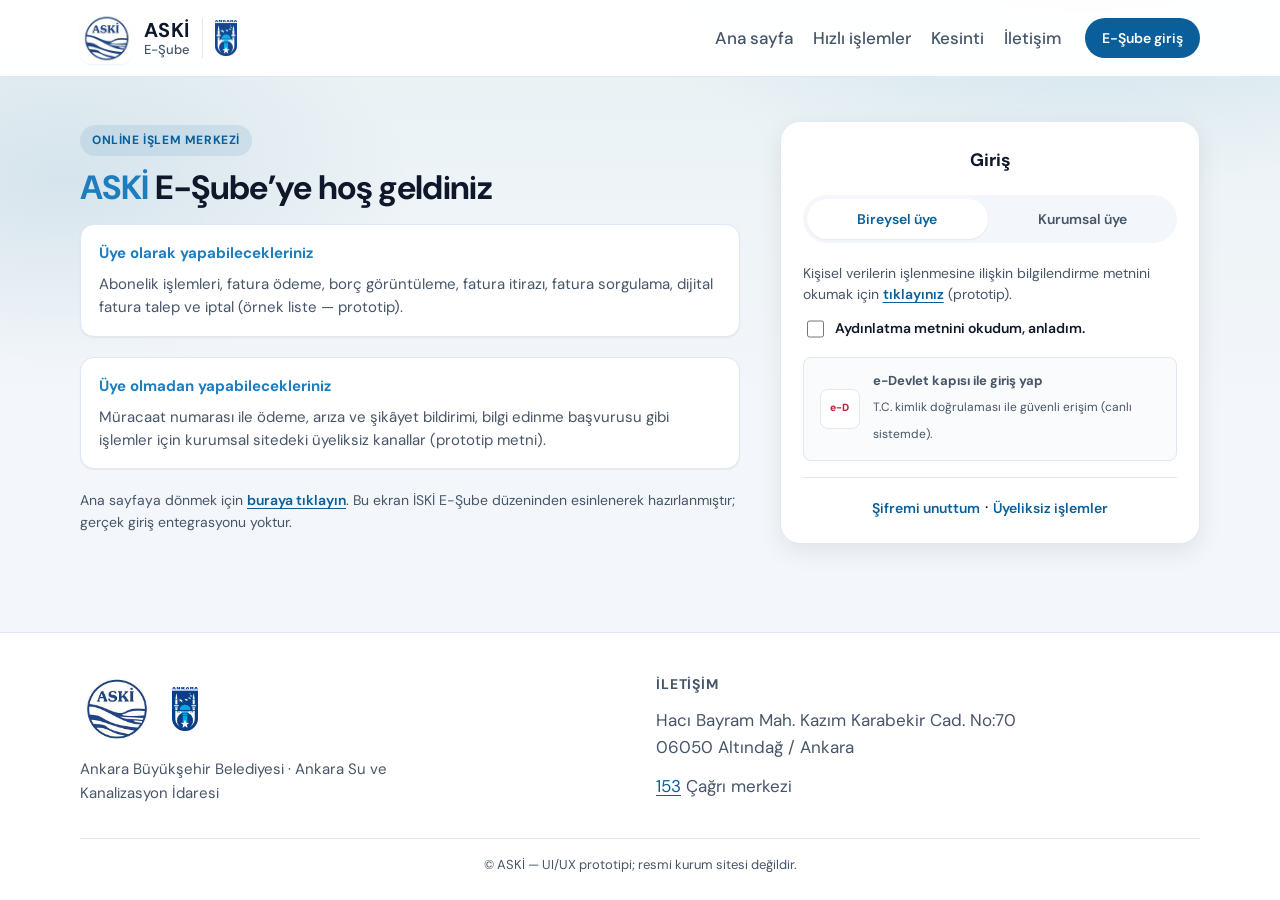
==== esube.html @ d0b40c45 "Initial commit: ASKİ UI/UX taslak (statik site) Made-with: Cursor" ====
<!DOCTYPE html>
<html lang="tr">
  <head>
    <meta charset="utf-8" />
    <meta name="viewport" content="width=device-width, initial-scale=1" />
    <meta name="description" content="ASKİ E-Şube — Online işlemler ve giriş (prototip)." />
    <title>E-Şube giriş — ASKİ</title>
    <link rel="preconnect" href="https://fonts.googleapis.com" />
    <link rel="preconnect" href="https://fonts.gstatic.com" crossorigin />
    <link href="https://fonts.googleapis.com/css2?family=DM+Sans:ital,opsz,wght@0,9..40,400;0,9..40,500;0,9..40,600;0,9..40,700;1,9..40,400&display=swap" rel="stylesheet" />
    <link rel="stylesheet" href="styles.css" />
  </head>
  <body class="page-esube">
    <a class="skip-link" href="#esube-icerik">İçeriğe geç</a>

    <header class="site-header" data-header>
      <div class="shell header__inner">
        <div class="brand-cluster">
          <a class="brand" href="index.html">
            <img class="brand__logo" src="askilogo.jpeg" width="52" height="52" alt="ASKİ" />
            <span class="brand__text">
              <span class="brand__title">ASKİ</span>
              <span class="brand__subtitle">E-Şube</span>
            </span>
          </a>
          <span class="brand-cluster__sep" aria-hidden="true"></span>
          <a
            class="brand-cluster__abb"
            href="https://ankara.bel.tr"
            target="_blank"
            rel="noopener noreferrer"
            title="Ankara Büyükşehir Belediyesi"
          >
            <img class="brand-cluster__abb-img" src="abb-logo.png" width="120" height="40" alt="Ankara Büyükşehir Belediyesi" />
          </a>
        </div>

        <button type="button" class="nav-toggle" aria-expanded="false" aria-controls="site-nav" data-nav-toggle>
          <span class="nav-toggle__bar"></span>
          <span class="visually-hidden">Menüyü aç / kapat</span>
        </button>

        <nav id="site-nav" class="site-nav" data-nav>
          <ul class="site-nav__list">
            <li><a href="index.html">Ana sayfa</a></li>
            <li><a href="index.html#hizli">Hızlı işlemler</a></li>
            <li><a href="index.html#durum">Kesinti</a></li>
            <li><a href="index.html#iletisim">İletişim</a></li>
          </ul>
          <a class="btn btn--primary btn--sm site-nav__cta" href="esube.html" aria-current="page">E-Şube giriş</a>
        </nav>
      </div>
    </header>

    <main id="esube-icerik" class="esube-main">
      <div class="shell esube-layout">
        <div class="esube-intro">
          <p class="esube-intro__badge">Online işlem merkezi</p>
          <h1 class="esube-intro__title"><span>ASKİ</span> E-Şube’ye hoş geldiniz</h1>

          <div class="esube-intro__block">
            <h2>Üye olarak yapabilecekleriniz</h2>
            <p>
              Abonelik işlemleri, fatura ödeme, borç görüntüleme, fatura itirazı, fatura sorgulama, dijital fatura talep ve iptal (örnek liste — prototip).
            </p>
          </div>

          <div class="esube-intro__block">
            <h2>Üye olmadan yapabilecekleriniz</h2>
            <p>
              Müracaat numarası ile ödeme, arıza ve şikâyet bildirimi, bilgi edinme başvurusu gibi işlemler için kurumsal sitedeki üyeliksiz kanallar (prototip metni).
            </p>
          </div>

          <p class="esube-intro__note">
            Ana sayfaya dönmek için <a href="index.html">buraya tıklayın</a>. Bu ekran İSKİ E-Şube düzeninden esinlenerek hazırlanmıştır; gerçek giriş entegrasyonu yoktur.
          </p>
        </div>

        <div class="esube-card">
          <h2 class="esube-card__title">Giriş</h2>

          <div class="login-tabs" role="tablist" aria-label="Giriş türü">
            <button type="button" class="login-tabs__btn" role="tab" aria-selected="true" aria-controls="panel-bireysel" id="tab-bireysel" data-login-tab="bireysel">
              Bireysel üye
            </button>
            <button type="button" class="login-tabs__btn" role="tab" aria-selected="false" aria-controls="panel-kurumsal" id="tab-kurumsal" data-login-tab="kurumsal">
              Kurumsal üye
            </button>
          </div>

          <div class="login-panel" id="panel-bireysel" role="tabpanel" aria-labelledby="tab-bireysel" data-login-panel="bireysel">
            <p class="kvkk-line">
              Kişisel verilerin işlenmesine ilişkin bilgilendirme metnini okumak için
              <a href="#">tıklayınız</a> (prototip).
            </p>
            <label class="kvkk-check">
              <input type="checkbox" id="kvkk-ok" />
              <span>Aydınlatma metnini okudum, anladım.</span>
            </label>
            <a class="edevlet-box" href="#" id="edevlet-giris" title="Prototip — e-Devlet bağlantısı yok">
              <span class="edevlet-box__icon" aria-hidden="true">e-D</span>
              <span class="edevlet-box__text">
                <strong>e-Devlet kapısı ile giriş yap</strong>
                <span>T.C. kimlik doğrulaması ile güvenli erişim (canlı sistemde).</span>
              </span>
            </a>
          </div>

          <div class="login-panel" id="panel-kurumsal" role="tabpanel" aria-labelledby="tab-kurumsal" data-login-panel="kurumsal" hidden>
            <form class="form-stack" action="#" method="post">
              <label class="visually-hidden" for="kurum-no">Kurum numarası</label>
              <input id="kurum-no" class="round-input" type="text" name="kurumNo" placeholder="Kurum numarası" autocomplete="username" inputmode="numeric" />

              <label class="visually-hidden" for="kurum-sifre">Şifre</label>
              <input id="kurum-sifre" class="round-input" type="password" name="sifre" placeholder="Şifre" autocomplete="current-password" />

              <p class="esube-hint">Canlı ortamda güvenlik doğrulaması (ör. CAPTCHA) eklenebilir.</p>

              <button type="button" class="esube-submit">Giriş yap</button>
            </form>
          </div>

          <div class="esube-foot">
            <a href="#">Şifremi unuttum</a>
            ·
            <a href="#">Üyeliksiz işlemler</a>
          </div>
        </div>
      </div>
    </main>

    <footer class="site-footer">
      <div class="shell footer__grid">
        <div class="footer__brand">
          <div class="footer__logos">
            <img class="footer__logo" src="askilogo.jpeg" width="72" height="72" alt="ASKİ" loading="lazy" decoding="async" />
            <img class="footer__logo footer__logo--abb" src="abb-logo.png" width="140" height="48" alt="Ankara Büyükşehir Belediyesi" loading="lazy" decoding="async" />
          </div>
          <p class="footer__tagline">Ankara Büyükşehir Belediyesi · Ankara Su ve Kanalizasyon İdaresi</p>
        </div>
        <div class="footer__block">
          <h3 class="footer__heading">İletişim</h3>
          <address class="footer__address">
            Hacı Bayram Mah. Kazım Karabekir Cad. No:70<br />
            06050 Altındağ / Ankara
          </address>
          <p><a href="tel:153">153</a> Çağrı merkezi</p>
        </div>
      </div>
      <div class="shell footer__bottom">
        <p>© ASKİ — UI/UX prototipi; resmi kurum sitesi değildir.</p>
      </div>
    </footer>

    <script src="script.js"></script>
  </body>
</html>
---- styles.css ----
/* ASKİ UI prototip — görev odaklı, sade bilgi mimarisi */

:root {
  /* Kurumsal su / kamu mavisi (ASKİ tipi lacivert–mavi) */
  --color-bg: #f3f6fa;
  --color-surface: #ffffff;
  --color-ink: #0f172a;
  --color-ink-muted: #475569;
  --color-border: #e2e8f0;
  --color-accent: #0a5f9a;
  --color-accent-hover: #084a78;
  --color-accent-soft: rgba(10, 95, 154, 0.1);
  --color-wave: #1e7dbd;
  --color-accent-rgb: 10, 95, 154;
  --color-wave-rgb: 30, 125, 189;
  --radius-sm: 8px;
  --radius-md: 14px;
  --radius-lg: 20px;
  --shadow-sm: 0 1px 2px rgba(15, 23, 42, 0.06);
  --shadow-md: 0 8px 24px rgba(15, 23, 42, 0.08);
  --font: "DM Sans", system-ui, -apple-system, sans-serif;
  --header-h: 72px;
  --max: 1120px;
  --space: clamp(1rem, 4vw, 2rem);
}

*,
*::before,
*::after {
  box-sizing: border-box;
}

html {
  scroll-behavior: smooth;
}

@media (prefers-reduced-motion: reduce) {
  html {
    scroll-behavior: auto;
  }
  *,
  *::before,
  *::after {
    animation-duration: 0.01ms !important;
    animation-iteration-count: 1 !important;
    transition-duration: 0.01ms !important;
  }
}

body {
  margin: 0;
  font-family: var(--font);
  font-size: 1.0625rem;
  line-height: 1.6;
  color: var(--color-ink);
  background: var(--color-bg);
}

img {
  max-width: 100%;
  height: auto;
}

a {
  color: var(--color-accent);
  text-underline-offset: 3px;
}

a:hover {
  color: var(--color-accent-hover);
}

.visually-hidden {
  position: absolute;
  width: 1px;
  height: 1px;
  padding: 0;
  margin: -1px;
  overflow: hidden;
  clip: rect(0, 0, 0, 0);
  white-space: nowrap;
  border: 0;
}

.skip-link {
  position: absolute;
  left: -9999px;
  z-index: 999;
  padding: 0.75rem 1rem;
  background: var(--color-accent);
  color: #fff;
  font-weight: 600;
  border-radius: var(--radius-sm);
}

.skip-link:focus {
  left: var(--space);
  top: var(--space);
}

.shell {
  width: min(100% - 2 * var(--space), var(--max));
  margin-inline: auto;
}

/* Header */

.site-header {
  position: sticky;
  top: 0;
  z-index: 50;
  background: rgba(255, 255, 255, 0.92);
  backdrop-filter: blur(10px);
  border-bottom: 1px solid var(--color-border);
}

.header__inner {
  display: flex;
  align-items: center;
  justify-content: space-between;
  gap: 1rem;
  min-height: var(--header-h);
  padding-block: 0.75rem;
}

.brand-cluster {
  display: flex;
  align-items: center;
  gap: 0.75rem;
  flex-shrink: 0;
}

.brand-cluster__sep {
  width: 1px;
  height: 40px;
  background: var(--color-border);
  flex-shrink: 0;
}

.brand-cluster__abb {
  display: flex;
  align-items: center;
  text-decoration: none;
  opacity: 0.95;
  transition: opacity 0.15s ease;
}

.brand-cluster__abb:hover {
  opacity: 1;
}

.brand-cluster__abb-img {
  display: block;
  height: 36px;
  width: auto;
  max-width: 110px;
  object-fit: contain;
}

.brand {
  display: flex;
  align-items: center;
  gap: 0.75rem;
  text-decoration: none;
  color: inherit;
}

.brand__logo {
  width: 52px;
  height: 52px;
  object-fit: contain;
  border-radius: 12px;
  flex-shrink: 0;
  box-shadow: var(--shadow-sm);
}

.brand__text {
  display: flex;
  flex-direction: column;
  line-height: 1.2;
}

.brand__title {
  font-weight: 700;
  font-size: 1.25rem;
  letter-spacing: 0.02em;
}

.brand__subtitle {
  font-size: 0.8125rem;
  color: var(--color-ink-muted);
  font-weight: 500;
}

.brand__title--footer {
  font-size: 1.5rem;
}

.nav-toggle {
  display: none;
  flex-direction: column;
  justify-content: center;
  gap: 6px;
  width: 44px;
  height: 44px;
  padding: 0;
  border: 1px solid var(--color-border);
  border-radius: var(--radius-sm);
  background: var(--color-surface);
  cursor: pointer;
}

.nav-toggle__bar,
.nav-toggle__bar::before,
.nav-toggle__bar::after {
  display: block;
  width: 20px;
  height: 2px;
  margin-inline: auto;
  background: var(--color-ink);
  border-radius: 1px;
}

.nav-toggle__bar {
  position: relative;
  background: transparent;
}

.nav-toggle__bar::before,
.nav-toggle__bar::after {
  content: "";
  position: absolute;
  left: 0;
  transition: transform 0.2s ease;
}

.nav-toggle__bar::before {
  top: -6px;
}

.nav-toggle__bar::after {
  top: 6px;
}

.site-nav[data-open="true"] .nav-toggle__bar::before {
  transform: translateY(6px) rotate(45deg);
}

.site-nav[data-open="true"] .nav-toggle__bar::after {
  transform: translateY(-6px) rotate(-45deg);
}

.site-nav {
  display: flex;
  align-items: center;
  gap: 1.5rem;
}

.site-nav__list {
  display: flex;
  flex-wrap: wrap;
  align-items: center;
  gap: 0.25rem 1.25rem;
  list-style: none;
  margin: 0;
  padding: 0;
}

.site-nav__list a {
  text-decoration: none;
  font-weight: 500;
  color: var(--color-ink-muted);
  padding: 0.35rem 0;
}

.site-nav__list a:hover,
.site-nav__list a:focus-visible {
  color: var(--color-accent);
}

.site-nav__cta {
  flex-shrink: 0;
}

@media (max-width: 880px) {
  .brand-cluster__sep {
    display: none;
  }

  .brand-cluster__abb-img {
    max-width: 88px;
    height: 30px;
  }

  .nav-toggle {
    display: flex;
  }

  .site-nav {
    position: fixed;
    inset: var(--header-h) 0 auto 0;
    flex-direction: column;
    align-items: stretch;
    padding: 1rem var(--space) 1.25rem;
    background: var(--color-surface);
    border-bottom: 1px solid var(--color-border);
    box-shadow: var(--shadow-md);
    transform: translateY(-120%);
    opacity: 0;
    pointer-events: none;
    transition: transform 0.2s ease, opacity 0.2s ease;
  }

  .site-nav[data-open="true"] {
    transform: translateY(0);
    opacity: 1;
    pointer-events: auto;
  }

  .site-nav__list {
    flex-direction: column;
    align-items: stretch;
  }

  .site-nav__list a {
    padding: 0.65rem 0;
    border-bottom: 1px solid var(--color-border);
  }

  .site-nav__cta {
    margin-top: 0.5rem;
    text-align: center;
  }
}

/* Buttons */

.btn {
  display: inline-flex;
  align-items: center;
  justify-content: center;
  gap: 0.5rem;
  padding: 0.65rem 1.15rem;
  font-family: inherit;
  font-size: 0.9375rem;
  font-weight: 600;
  text-decoration: none;
  border-radius: 999px;
  border: 2px solid transparent;
  cursor: pointer;
  transition: background 0.15s ease, color 0.15s ease, border-color 0.15s ease;
}

.btn--primary {
  background: var(--color-accent);
  color: #fff;
}

.btn--primary:hover {
  background: var(--color-accent-hover);
  color: #fff;
}

.btn--ghost {
  background: transparent;
  color: var(--color-accent);
  border-color: rgba(var(--color-accent-rgb), 0.35);
}

.btn--ghost:hover {
  background: var(--color-accent-soft);
}

.btn--sm {
  padding: 0.45rem 0.95rem;
  font-size: 0.875rem;
}

.btn--lg {
  padding: 0.85rem 1.35rem;
  font-size: 1rem;
}

.btn:focus-visible {
  outline: 3px solid rgba(var(--color-accent-rgb), 0.45);
  outline-offset: 2px;
}

/* Hero */

.hero {
  padding: clamp(2.5rem, 6vw, 4rem) 0 clamp(2rem, 5vw, 3rem);
  background:
    radial-gradient(1200px 400px at 80% -10%, rgba(var(--color-wave-rgb), 0.14), transparent 55%),
    radial-gradient(800px 300px at 10% 0%, rgba(var(--color-accent-rgb), 0.08), transparent 50%),
    var(--color-bg);
}

.hero__grid {
  display: grid;
  grid-template-columns: 1.15fr 0.85fr;
  gap: clamp(2rem, 5vw, 3.5rem);
  align-items: start;
}

@media (max-width: 900px) {
  .hero__grid {
    grid-template-columns: 1fr;
  }
}

.eyebrow {
  margin: 0 0 0.75rem;
  font-size: 0.8125rem;
  font-weight: 600;
  letter-spacing: 0.06em;
  text-transform: uppercase;
  color: var(--color-wave);
}

.hero__title {
  margin: 0 0 1rem;
  font-size: clamp(1.85rem, 4.5vw, 2.65rem);
  font-weight: 700;
  line-height: 1.15;
  letter-spacing: -0.02em;
}

.hero__lead {
  margin: 0 0 1.5rem;
  color: var(--color-ink-muted);
  font-size: 1.125rem;
  max-width: 36ch;
}

.hero__actions {
  display: flex;
  flex-wrap: wrap;
  gap: 0.75rem;
  margin-bottom: 1.25rem;
}

.hero__note {
  margin: 0;
  font-size: 0.9375rem;
  color: var(--color-ink-muted);
}

.hero__note strong {
  color: var(--color-accent);
  font-weight: 700;
}

.hero__panel {
  display: flex;
  flex-direction: column;
  gap: 1rem;
}

.stat-card {
  padding: 1.25rem 1.35rem;
  background: var(--color-surface);
  border-radius: var(--radius-lg);
  border: 1px solid var(--color-border);
  box-shadow: var(--shadow-sm);
}

.stat-card--muted {
  background: var(--color-accent-soft);
  border-color: transparent;
}

.stat-card__label {
  display: block;
  font-size: 0.8125rem;
  font-weight: 600;
  color: var(--color-ink-muted);
  margin-bottom: 0.35rem;
}

.stat-card__value {
  display: block;
  font-size: 1.75rem;
  font-weight: 700;
  letter-spacing: -0.02em;
}

.stat-card__value--sm {
  font-size: 1rem;
  font-weight: 600;
  color: var(--color-ink-muted);
}

.stat-card__unit {
  font-size: 1rem;
  font-weight: 600;
  color: var(--color-ink-muted);
}

.stat-card__meta {
  display: block;
  margin-top: 0.5rem;
  font-size: 0.8125rem;
  color: var(--color-ink-muted);
}

.stat-card__link {
  display: inline-block;
  margin-top: 0.65rem;
  font-weight: 600;
  text-decoration: none;
}

.stat-card__link:hover {
  text-decoration: underline;
}

/* Sections */

.section {
  padding: clamp(2.5rem, 5vw, 3.75rem) 0;
}

.section--tint {
  background: #edf2f8;
}

.section--dark {
  padding: 1.75rem 0;
  background: #0f172a;
  color: #e2e8f0;
}

.section--dark a {
  color: #7dd3fc;
}

.section--dark a:hover {
  color: #bae6fd;
}

.section__head {
  margin-bottom: 2rem;
  max-width: 52ch;
}

.section__head--row {
  display: flex;
  flex-wrap: wrap;
  align-items: flex-end;
  justify-content: space-between;
  gap: 1rem;
  max-width: none;
}

.section__title {
  margin: 0 0 0.5rem;
  font-size: clamp(1.5rem, 3vw, 1.85rem);
  font-weight: 700;
  letter-spacing: -0.02em;
}

.section__desc {
  margin: 0;
  color: var(--color-ink-muted);
}

.badge {
  display: inline-block;
  padding: 0.35rem 0.75rem;
  font-size: 0.75rem;
  font-weight: 700;
  letter-spacing: 0.04em;
  text-transform: uppercase;
  border-radius: 999px;
}

.badge--live {
  background: rgba(var(--color-wave-rgb), 0.16);
  color: #0a4d7a;
}

.text-link {
  font-weight: 600;
  text-decoration: none;
  white-space: nowrap;
}

.text-link:hover {
  text-decoration: underline;
}

/* Quick grid */

.quick-grid {
  display: grid;
  grid-template-columns: repeat(auto-fill, minmax(240px, 1fr));
  gap: 1rem;
  list-style: none;
  margin: 0;
  padding: 0;
}

.quick-card {
  display: flex;
  flex-direction: column;
  align-items: flex-start;
  gap: 0.35rem;
  height: 100%;
  padding: 1.25rem 1.35rem;
  background: var(--color-surface);
  border: 1px solid var(--color-border);
  border-radius: var(--radius-md);
  text-decoration: none;
  color: inherit;
  box-shadow: var(--shadow-sm);
  transition: border-color 0.15s ease, box-shadow 0.15s ease, transform 0.15s ease;
}

.quick-card:hover {
  border-color: rgba(var(--color-accent-rgb), 0.35);
  box-shadow: var(--shadow-md);
  transform: translateY(-2px);
}

.quick-card:focus-visible {
  outline: 3px solid rgba(var(--color-accent-rgb), 0.45);
  outline-offset: 2px;
}

.quick-card__icon {
  display: flex;
  align-items: center;
  justify-content: center;
  width: 48px;
  height: 48px;
  border-radius: 12px;
  background: var(--color-accent-soft);
  color: var(--color-accent);
  margin-bottom: 0.25rem;
}

.quick-card__title {
  font-size: 1.0625rem;
  font-weight: 700;
}

.quick-card__hint {
  font-size: 0.875rem;
  color: var(--color-ink-muted);
}

/* Lookup */

.lookup-panel {
  display: grid;
  grid-template-columns: 1fr;
  gap: 1.25rem;
}

@media (min-width: 700px) {
  .lookup-panel {
    grid-template-columns: 1fr 1fr;
    align-items: start;
  }
}

.lookup-form {
  display: flex;
  flex-wrap: wrap;
  gap: 1rem;
  align-items: flex-end;
  padding: 1.35rem;
  background: var(--color-surface);
  border: 1px solid var(--color-border);
  border-radius: var(--radius-lg);
  box-shadow: var(--shadow-sm);
}

.field {
  display: flex;
  flex-direction: column;
  gap: 0.35rem;
  min-width: 160px;
}

.field--grow {
  flex: 1;
  min-width: 200px;
}

.field__label {
  font-size: 0.8125rem;
  font-weight: 600;
  color: var(--color-ink-muted);
}

.field__control {
  font: inherit;
  padding: 0.65rem 0.85rem;
  border: 1px solid var(--color-border);
  border-radius: var(--radius-sm);
  background: #fff;
  color: var(--color-ink);
}

.field__control:focus {
  outline: none;
  border-color: var(--color-accent);
  box-shadow: 0 0 0 3px var(--color-accent-soft);
}

.lookup-form__submit {
  flex-shrink: 0;
}

.lookup-result {
  min-height: 140px;
  padding: 1.25rem 1.35rem;
  background: var(--color-surface);
  border: 1px dashed var(--color-border);
  border-radius: var(--radius-lg);
}

.lookup-result__placeholder {
  margin: 0;
  color: var(--color-ink-muted);
  font-size: 0.9375rem;
}

/* Services */

.service-cols {
  display: grid;
  grid-template-columns: repeat(auto-fit, minmax(220px, 1fr));
  gap: 1.5rem;
}

.service-block {
  padding: 1.35rem 1.5rem;
  background: var(--color-surface);
  border-radius: var(--radius-md);
  border: 1px solid var(--color-border);
}

.service-block__title {
  margin: 0 0 1rem;
  font-size: 1rem;
  font-weight: 700;
}

.link-list {
  margin: 0;
  padding: 0;
  list-style: none;
}

.link-list li {
  margin-bottom: 0.65rem;
}

.link-list a {
  font-weight: 500;
  text-decoration: none;
}

.link-list a:hover {
  text-decoration: underline;
}

/* News */

.news-list {
  list-style: none;
  margin: 0;
  padding: 0;
  display: flex;
  flex-direction: column;
  gap: 1rem;
}

.news-item {
  padding: 1.25rem 1.35rem;
  background: var(--color-surface);
  border: 1px solid var(--color-border);
  border-radius: var(--radius-md);
  box-shadow: var(--shadow-sm);
}

.news-item__date {
  display: block;
  font-size: 0.8125rem;
  font-weight: 600;
  color: var(--color-ink-muted);
  margin-bottom: 0.35rem;
}

.news-item__title {
  margin: 0 0 0.5rem;
  font-size: 1.125rem;
  font-weight: 700;
}

.news-item__title a {
  color: inherit;
  text-decoration: none;
}

.news-item__title a:hover {
  color: var(--color-accent);
}

.news-item__excerpt {
  margin: 0;
  font-size: 0.9375rem;
  color: var(--color-ink-muted);
}

/* Kurumsal strip */

.kurumsal-strip__list {
  display: flex;
  flex-wrap: wrap;
  gap: 0.75rem 1.5rem;
  justify-content: center;
  list-style: none;
  margin: 0;
  padding: 0;
}

.kurumsal-strip__list a {
  font-weight: 600;
  text-decoration: none;
}

.kurumsal-strip__list a:hover {
  text-decoration: underline;
}

/* Footer */

.site-footer {
  padding: 2.5rem 0 0;
  background: #fff;
  border-top: 1px solid var(--color-border);
}

.footer__grid {
  display: grid;
  grid-template-columns: repeat(auto-fit, minmax(200px, 1fr));
  gap: 2rem;
  padding-bottom: 2rem;
}

.footer__logos {
  display: flex;
  flex-wrap: wrap;
  align-items: center;
  gap: 1rem 1.25rem;
  margin-bottom: 0.75rem;
}

.footer__logo {
  display: block;
  width: 72px;
  height: 72px;
  object-fit: contain;
}

.footer__logo--abb {
  width: auto;
  height: 44px;
  max-width: 160px;
}

.footer__tagline {
  margin: 0;
  color: var(--color-ink-muted);
  font-size: 0.9375rem;
  max-width: 36ch;
}

.footer__heading {
  margin: 0 0 0.75rem;
  font-size: 0.875rem;
  font-weight: 700;
  text-transform: uppercase;
  letter-spacing: 0.06em;
  color: var(--color-ink-muted);
}

.footer__address {
  font-style: normal;
  margin: 0 0 0.75rem;
  color: var(--color-ink-muted);
}

.footer__block p {
  margin: 0.35rem 0;
  color: var(--color-ink-muted);
}

.footer__fine {
  font-size: 0.8125rem;
  margin-top: 1rem !important;
}

.footer__bottom {
  padding: 1rem 0 1.5rem;
  border-top: 1px solid var(--color-border);
  text-align: center;
}

.footer__bottom p {
  margin: 0;
  font-size: 0.8125rem;
  color: var(--color-ink-muted);
}

/* E-Şube giriş (İSKİ tarzı görev odaklı düzen) */

.page-esube {
  min-height: 100vh;
  display: flex;
  flex-direction: column;
  background:
    radial-gradient(900px 420px at 85% -5%, rgba(var(--color-wave-rgb), 0.16), transparent 55%),
    radial-gradient(700px 380px at 5% 20%, rgba(var(--color-accent-rgb), 0.1), transparent 50%),
    linear-gradient(180deg, #e8f1f3 0%, var(--color-bg) 45%);
}

.page-esube .site-header {
  background: rgba(255, 255, 255, 0.97);
}

.esube-main {
  flex: 1;
  padding: clamp(1.5rem, 4vw, 2.75rem) 0 clamp(2rem, 5vw, 3rem);
}

.esube-layout {
  display: grid;
  grid-template-columns: minmax(0, 1fr) minmax(280px, 420px);
  gap: clamp(1.5rem, 4vw, 2.5rem);
  align-items: start;
}

@media (max-width: 900px) {
  .esube-layout {
    grid-template-columns: 1fr;
  }
}

.esube-intro {
  padding: 0.25rem 0;
}

.esube-intro__badge {
  display: inline-block;
  margin: 0 0 0.75rem;
  padding: 0.35rem 0.75rem;
  font-size: 0.75rem;
  font-weight: 700;
  letter-spacing: 0.05em;
  text-transform: uppercase;
  color: var(--color-accent);
  background: var(--color-accent-soft);
  border-radius: 999px;
}

.esube-intro__title {
  margin: 0 0 1rem;
  font-size: clamp(1.65rem, 3.5vw, 2.1rem);
  font-weight: 700;
  line-height: 1.2;
  letter-spacing: -0.02em;
}

.esube-intro__title span {
  color: var(--color-wave);
}

.esube-intro__block {
  margin: 0 0 1.25rem;
  padding: 1rem 1.15rem;
  background: var(--color-surface);
  border: 1px solid var(--color-border);
  border-radius: var(--radius-md);
  box-shadow: var(--shadow-sm);
}

.esube-intro__block h2 {
  margin: 0 0 0.5rem;
  font-size: 0.9375rem;
  font-weight: 700;
  color: var(--color-wave);
}

.esube-intro__block p {
  margin: 0;
  font-size: 0.9375rem;
  color: var(--color-ink-muted);
  line-height: 1.55;
}

.esube-intro__note {
  margin: 1rem 0 0;
  font-size: 0.875rem;
  color: var(--color-ink-muted);
}

.esube-intro__note a {
  font-weight: 600;
}

.esube-card {
  padding: 1.5rem 1.35rem 1.35rem;
  background: var(--color-surface);
  border: 1px solid var(--color-border);
  border-radius: var(--radius-lg);
  box-shadow: var(--shadow-md);
}

.esube-card__title {
  margin: 0 0 1.25rem;
  font-size: 1.125rem;
  font-weight: 700;
  text-align: center;
}

.login-tabs {
  display: flex;
  margin-bottom: 1.25rem;
  padding: 4px;
  background: var(--color-bg);
  border-radius: 999px;
  gap: 4px;
}

.login-tabs__btn {
  flex: 1;
  padding: 0.55rem 0.75rem;
  font: inherit;
  font-size: 0.875rem;
  font-weight: 600;
  color: var(--color-ink-muted);
  background: transparent;
  border: none;
  border-radius: 999px;
  cursor: pointer;
  transition: background 0.15s ease, color 0.15s ease;
}

.login-tabs__btn[aria-selected="true"] {
  background: var(--color-surface);
  color: var(--color-accent);
  box-shadow: var(--shadow-sm);
}

.login-tabs__btn:focus-visible {
  outline: 3px solid rgba(var(--color-accent-rgb), 0.35);
  outline-offset: 2px;
}

.login-panel[hidden] {
  display: none !important;
}

.login-panel {
  display: block;
}

.kvkk-line {
  margin: 0 0 0.75rem;
  font-size: 0.875rem;
  color: var(--color-ink-muted);
  line-height: 1.5;
}

.kvkk-line a {
  font-weight: 600;
}

.kvkk-check {
  display: flex;
  align-items: flex-start;
  gap: 0.5rem;
  margin-bottom: 1rem;
  font-size: 0.875rem;
  font-weight: 600;
}

.kvkk-check input {
  margin-top: 0.2rem;
  width: 1.1rem;
  height: 1.1rem;
  accent-color: var(--color-accent);
}

.edevlet-box {
  display: flex;
  align-items: center;
  gap: 0.85rem;
  padding: 0.85rem 1rem;
  border: 1px solid var(--color-border);
  border-radius: var(--radius-sm);
  background: #fafbfc;
  text-decoration: none;
  color: inherit;
  transition: border-color 0.15s ease, background 0.15s ease;
}

.edevlet-box:hover {
  border-color: rgba(var(--color-accent-rgb), 0.4);
  background: #fff;
}

.edevlet-box__icon {
  display: flex;
  align-items: center;
  justify-content: center;
  width: 40px;
  height: 40px;
  flex-shrink: 0;
  background: #fff;
  border: 1px solid var(--color-border);
  border-radius: 8px;
  font-size: 0.65rem;
  font-weight: 800;
  letter-spacing: 0.02em;
  color: #c41e3a;
}

.edevlet-box__text strong {
  display: block;
  font-size: 0.8125rem;
  color: #475569;
}

.edevlet-box__text span {
  font-size: 0.75rem;
  color: var(--color-ink-muted);
}

.form-stack {
  display: flex;
  flex-direction: column;
  gap: 0.85rem;
}

.esube-hint {
  margin: 0;
  font-size: 0.8125rem;
  color: var(--color-ink-muted);
}

.round-input {
  width: 100%;
  padding: 0.7rem 0.9rem;
  font: inherit;
  border: 1px solid var(--color-border);
  border-radius: var(--radius-sm);
  background: #fff;
}

.round-input:focus {
  outline: none;
  border-color: var(--color-accent);
  box-shadow: 0 0 0 3px var(--color-accent-soft);
}

.esube-submit {
  align-self: flex-end;
  padding: 0.65rem 1.35rem;
  font: inherit;
  font-weight: 600;
  color: #fff;
  background: var(--color-accent);
  border: none;
  border-radius: 999px;
  cursor: pointer;
}

.esube-submit:hover {
  background: var(--color-accent-hover);
}

.esube-submit:focus-visible {
  outline: 3px solid rgba(var(--color-accent-rgb), 0.45);
  outline-offset: 2px;
}

.esube-foot {
  margin-top: 1rem;
  padding-top: 1rem;
  border-top: 1px solid var(--color-border);
  text-align: center;
}

.esube-foot a {
  font-size: 0.875rem;
  font-weight: 600;
  text-decoration: none;
}

.esube-foot a:hover {
  text-decoration: underline;
}
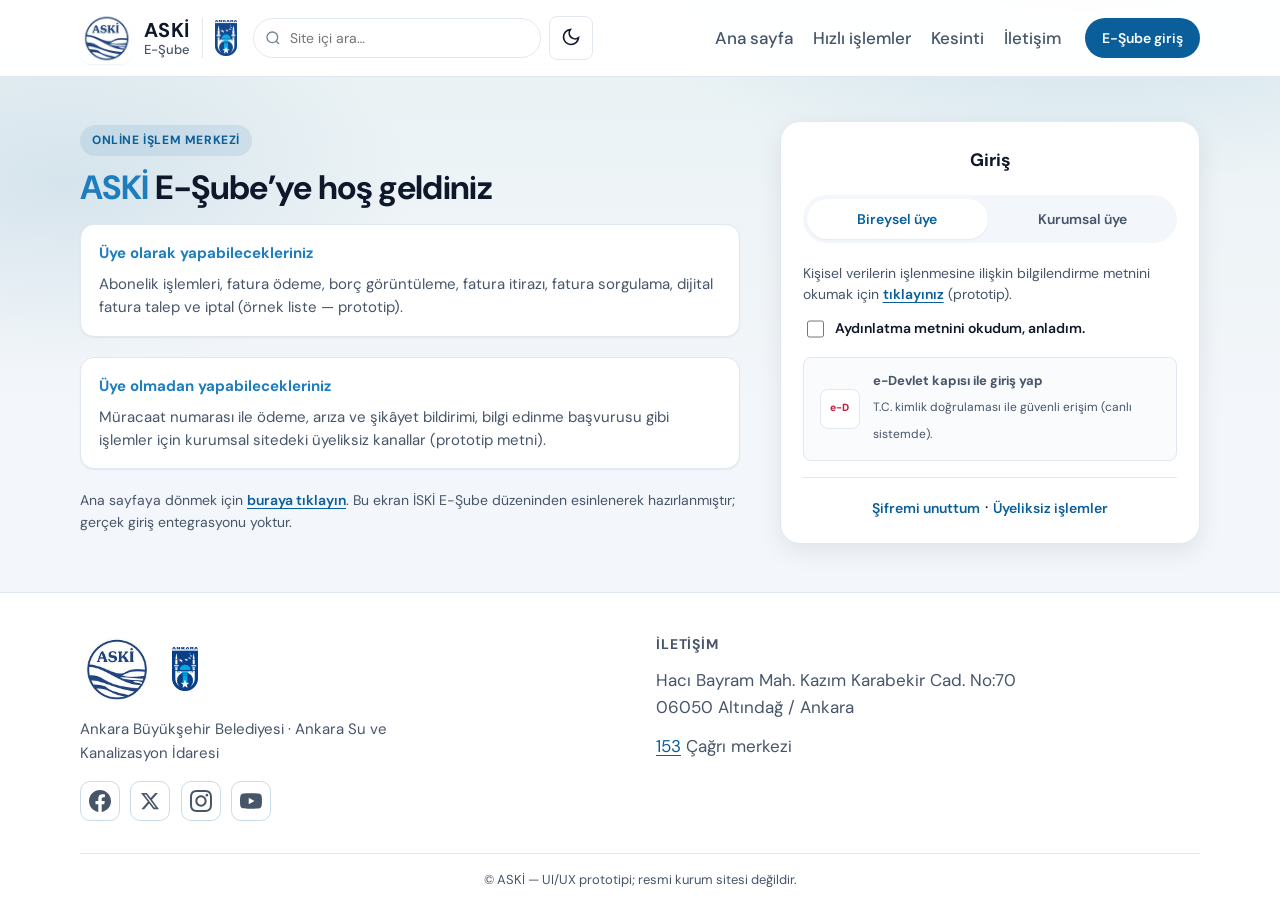
==== commit 526bbea2: "Site araması, 404, karanlık mod, sosyal ikonlar, Open-Meteo canlı hava Made-with: Cursor" ====
--- a/esube.html
+++ b/esube.html
@@ -9,36 +9,71 @@
     <link rel="preconnect" href="https://fonts.gstatic.com" crossorigin />
     <link href="https://fonts.googleapis.com/css2?family=DM+Sans:ital,opsz,wght@0,9..40,400;0,9..40,500;0,9..40,600;0,9..40,700;1,9..40,400&display=swap" rel="stylesheet" />
     <link rel="stylesheet" href="styles.css" />
+    <script>
+      (function () {
+        var t = localStorage.getItem("theme");
+        if (t === "dark" || (t !== "light" && window.matchMedia("(prefers-color-scheme: dark)").matches))
+          document.documentElement.setAttribute("data-theme", "dark");
+      })();
+    </script>
   </head>
   <body class="page-esube">
     <a class="skip-link" href="#esube-icerik">İçeriğe geç</a>
 
     <header class="site-header" data-header>
       <div class="shell header__inner">
-        <div class="brand-cluster">
-          <a class="brand" href="index.html">
-            <img class="brand__logo" src="askilogo.jpeg" width="52" height="52" alt="ASKİ" />
-            <span class="brand__text">
-              <span class="brand__title">ASKİ</span>
-              <span class="brand__subtitle">E-Şube</span>
+        <div class="header__brand-row">
+          <div class="brand-cluster">
+            <a class="brand" href="index.html">
+              <img class="brand__logo" src="askilogo.jpeg" width="52" height="52" alt="ASKİ" />
+              <span class="brand__text">
+                <span class="brand__title">ASKİ</span>
+                <span class="brand__subtitle">E-Şube</span>
+              </span>
+            </a>
+            <span class="brand-cluster__sep" aria-hidden="true"></span>
+            <a
+              class="brand-cluster__abb"
+              href="https://ankara.bel.tr"
+              target="_blank"
+              rel="noopener noreferrer"
+              title="Ankara Büyükşehir Belediyesi"
+            >
+              <img class="brand-cluster__abb-img" src="abb-logo.png" width="120" height="40" alt="Ankara Büyükşehir Belediyesi" />
+            </a>
+          </div>
+
+          <button type="button" class="nav-toggle" aria-expanded="false" aria-controls="site-nav" data-nav-toggle>
+            <span class="nav-toggle__bar"></span>
+            <span class="visually-hidden">Menüyü aç / kapat</span>
+          </button>
+        </div>
+
+        <div class="header__tools">
+          <div class="site-search" data-site-search>
+            <label class="visually-hidden" for="site-search-input-esube">Site içi ara</label>
+            <input
+              type="search"
+              id="site-search-input-esube"
+              class="site-search__input"
+              placeholder="Site içi ara…"
+              autocomplete="off"
+              maxlength="80"
+              aria-autocomplete="list"
+              aria-controls="site-search-results-esube"
+              aria-expanded="false"
+            />
+            <div class="site-search__dropdown" id="site-search-results-esube" role="listbox" aria-label="Arama sonuçları" hidden></div>
+          </div>
+          <button type="button" class="theme-toggle" data-theme-toggle aria-label="Karanlık temayı aç" title="Görünüm">
+            <span class="theme-toggle__icon theme-toggle__icon--moon" aria-hidden="true">
+              <svg width="20" height="20" viewBox="0 0 24 24" fill="none" stroke="currentColor" stroke-width="2"><path d="M21 12.79A9 9 0 1 1 11.21 3 7 7 0 0 0 21 12.79z"/></svg>
             </span>
-          </a>
-          <span class="brand-cluster__sep" aria-hidden="true"></span>
-          <a
-            class="brand-cluster__abb"
-            href="https://ankara.bel.tr"
-            target="_blank"
-            rel="noopener noreferrer"
-            title="Ankara Büyükşehir Belediyesi"
-          >
-            <img class="brand-cluster__abb-img" src="abb-logo.png" width="120" height="40" alt="Ankara Büyükşehir Belediyesi" />
-          </a>
-        </div>
-
-        <button type="button" class="nav-toggle" aria-expanded="false" aria-controls="site-nav" data-nav-toggle>
-          <span class="nav-toggle__bar"></span>
-          <span class="visually-hidden">Menüyü aç / kapat</span>
-        </button>
+            <span class="theme-toggle__icon theme-toggle__icon--sun" aria-hidden="true" hidden>
+              <svg width="20" height="20" viewBox="0 0 24 24" fill="none" stroke="currentColor" stroke-width="2"><circle cx="12" cy="12" r="4"/><path d="M12 2v2M12 20v2M4.93 4.93l1.41 1.41M17.66 17.66l1.41 1.41M2 12h2M20 12h2M4.93 19.07l1.41-1.41M17.66 6.34l1.41-1.41"/></svg>
+            </span>
+          </button>
+        </div>
 
         <nav id="site-nav" class="site-nav" data-nav>
           <ul class="site-nav__list">
@@ -138,6 +173,20 @@
             <img class="footer__logo footer__logo--abb" src="abb-logo.png" width="140" height="48" alt="Ankara Büyükşehir Belediyesi" loading="lazy" decoding="async" />
           </div>
           <p class="footer__tagline">Ankara Büyükşehir Belediyesi · Ankara Su ve Kanalizasyon İdaresi</p>
+          <div class="footer__social" aria-label="Sosyal medya">
+            <a class="footer__social-link" href="https://www.facebook.com/ankarabuyuksehir" target="_blank" rel="noopener noreferrer" aria-label="Facebook">
+              <svg width="22" height="22" viewBox="0 0 24 24" fill="currentColor" aria-hidden="true"><path d="M24 12.073c0-6.627-5.373-12-12-12s-12 5.373-12 12c0 5.99 4.388 10.954 10.125 11.854v-8.385H7.078v-3.47h3.047V9.43c0-3.007 1.792-4.669 4.533-4.669 1.312 0 2.686.235 2.686.235v2.953H15.83c-1.491 0-1.956.925-1.956 1.874v2.25h3.328l-.532 3.47h-2.796v8.385C19.612 23.027 24 18.062 24 12.073z"/></svg>
+            </a>
+            <a class="footer__social-link" href="https://twitter.com/abbankara26" target="_blank" rel="noopener noreferrer" aria-label="X (Twitter)">
+              <svg width="20" height="20" viewBox="0 0 24 24" fill="currentColor" aria-hidden="true"><path d="M18.244 2.25h3.308l-7.227 8.26 8.502 11.24H16.17l-5.214-6.817L4.99 21.75H1.68l7.73-8.835L1.254 2.25H8.08l4.713 6.231zm-1.161 17.52h1.833L7.084 4.126H5.117z"/></svg>
+            </a>
+            <a class="footer__social-link" href="https://www.instagram.com/ankara_bel/" target="_blank" rel="noopener noreferrer" aria-label="Instagram">
+              <svg width="22" height="22" viewBox="0 0 24 24" fill="currentColor" aria-hidden="true"><path d="M12 2.163c3.204 0 3.584.012 4.85.07 3.252.148 4.771 1.691 4.919 4.919.058 1.265.069 1.645.069 4.849 0 3.205-.012 3.584-.069 4.849-.149 3.225-1.664 4.771-4.919 4.919-1.266.058-1.644.07-4.85.07-3.204 0-3.584-.012-4.849-.07-3.26-.149-4.771-1.699-4.919-4.92-.058-1.265-.07-1.644-.07-4.849 0-3.204.013-3.583.07-4.849.149-3.227 1.664-4.771 4.919-4.919 1.266-.057 1.645-.069 4.849-.069zm0-2.163c-3.259 0-3.667.014-4.947.072-4.358.2-6.78 2.618-6.98 6.98-.059 1.281-.073 1.689-.073 4.948 0 3.259.014 3.668.072 4.948.2 4.358 2.618 6.78 6.98 6.98 1.281.058 1.689.072 4.948.072 3.259 0 3.668-.014 4.948-.072 4.354-.2 6.782-2.618 6.979-6.98.059-1.28.073-1.689.073-4.948 0-3.259-.014-3.667-.072-4.947-.196-4.354-2.617-6.78-6.979-6.98-1.281-.059-1.69-.073-4.949-.073zm0 5.838c-3.403 0-6.162 2.759-6.162 6.162s2.759 6.163 6.162 6.163 6.162-2.759 6.162-6.163c0-3.403-2.759-6.162-6.162-6.162zm0 10.162c-2.209 0-4-1.79-4-4 0-2.209 1.791-4 4-4s4 1.791 4 4c0 2.21-1.791 4-4 4zm6.406-11.845c-.796 0-1.441.645-1.441 1.44s.645 1.44 1.441 1.44c.795 0 1.439-.645 1.439-1.44s-.644-1.44-1.439-1.44z"/></svg>
+            </a>
+            <a class="footer__social-link" href="https://www.youtube.com/user/AnkaraBelTV" target="_blank" rel="noopener noreferrer" aria-label="YouTube">
+              <svg width="22" height="22" viewBox="0 0 24 24" fill="currentColor" aria-hidden="true"><path d="M23.498 6.186a3.016 3.016 0 0 0-2.122-2.136C19.505 3.545 12 3.545 12 3.545s-7.505 0-9.377.505A3.017 3.017 0 0 0 .502 6.186C0 8.07 0 12 0 12s0 3.93.502 5.814a3.016 3.016 0 0 0 2.122 2.136c1.871.505 9.376.505 9.376.505s7.505 0 9.377-.505a3.015 3.015 0 0 0 2.122-2.136C24 15.93 24 12 24 12s0-3.93-.502-5.814zM9.545 15.568V8.432L15.818 12l-6.273 3.568z"/></svg>
+            </a>
+          </div>
         </div>
         <div class="footer__block">
           <h3 class="footer__heading">İletişim</h3>
--- a/styles.css
+++ b/styles.css
@@ -22,6 +22,23 @@
   --header-h: 72px;
   --max: 1120px;
   --space: clamp(1rem, 4vw, 2rem);
+  --header-offset: 72px;
+}
+
+[data-theme="dark"] {
+  --color-bg: #0f1419;
+  --color-surface: #1a2332;
+  --color-ink: #e8eef4;
+  --color-ink-muted: #94a3b8;
+  --color-border: #2d3a4d;
+  --color-accent: #3b9fdf;
+  --color-accent-hover: #6bc5f5;
+  --color-accent-soft: rgba(59, 159, 223, 0.18);
+  --color-wave: #5ab9f0;
+  --color-accent-rgb: 59, 159, 223;
+  --color-wave-rgb: 90, 185, 240;
+  --shadow-sm: 0 1px 2px rgba(0, 0, 0, 0.28);
+  --shadow-md: 0 10px 28px rgba(0, 0, 0, 0.38);
 }
 
 *,
@@ -114,13 +131,181 @@
   border-bottom: 1px solid var(--color-border);
 }
 
+[data-theme="dark"] .site-header {
+  background: rgba(26, 35, 50, 0.94);
+}
+
 .header__inner {
+  display: flex;
+  flex-wrap: wrap;
+  align-items: center;
+  gap: 0.75rem 1rem;
+  min-height: var(--header-h);
+  padding-block: 0.75rem;
+}
+
+.header__brand-row {
   display: flex;
   align-items: center;
   justify-content: space-between;
   gap: 1rem;
-  min-height: var(--header-h);
-  padding-block: 0.75rem;
+  flex: 1 1 auto;
+  min-width: 0;
+}
+
+@media (min-width: 881px) {
+  .header__inner {
+    flex-wrap: nowrap;
+  }
+
+  .header__brand-row {
+    flex: 0 1 auto;
+  }
+}
+
+.header__tools {
+  display: flex;
+  align-items: center;
+  gap: 0.5rem;
+  flex: 1 1 200px;
+  max-width: 340px;
+  min-width: 0;
+}
+
+@media (min-width: 881px) {
+  .header__tools {
+    margin-right: 0.5rem;
+  }
+}
+
+@media (max-width: 880px) {
+  .header__tools {
+    flex-basis: 100%;
+    order: 3;
+    max-width: none;
+  }
+}
+
+/* Site içi arama */
+
+.site-search {
+  position: relative;
+  flex: 1;
+  min-width: 0;
+}
+
+.site-search__input {
+  width: 100%;
+  padding: 0.5rem 0.75rem 0.5rem 2.25rem;
+  font: inherit;
+  font-size: 0.875rem;
+  border: 1px solid var(--color-border);
+  border-radius: 999px;
+  background: var(--color-surface);
+  color: var(--color-ink);
+}
+
+.site-search__input:focus {
+  outline: none;
+  border-color: var(--color-accent);
+  box-shadow: 0 0 0 3px var(--color-accent-soft);
+}
+
+.site-search::before {
+  content: "";
+  position: absolute;
+  left: 0.75rem;
+  top: 50%;
+  transform: translateY(-50%);
+  width: 16px;
+  height: 16px;
+  background: no-repeat center / contain;
+  background-image: url("data:image/svg+xml,%3Csvg xmlns='http://www.w3.org/2000/svg' fill='none' stroke='%23475569' stroke-width='2' viewBox='0 0 24 24'%3E%3Ccircle cx='11' cy='11' r='8'/%3E%3Cpath d='m21 21-4.35-4.35'/%3E%3C/svg%3E");
+  pointer-events: none;
+  opacity: 0.75;
+}
+
+.site-search__dropdown {
+  position: absolute;
+  z-index: 60;
+  left: 0;
+  right: 0;
+  top: calc(100% + 6px);
+  max-height: 280px;
+  overflow-y: auto;
+  padding: 0.35rem;
+  margin: 0;
+  list-style: none;
+  background: var(--color-surface);
+  border: 1px solid var(--color-border);
+  border-radius: var(--radius-md);
+  box-shadow: var(--shadow-md);
+}
+
+.site-search__item {
+  display: block;
+  padding: 0.6rem 0.75rem;
+  border-radius: var(--radius-sm);
+  text-decoration: none;
+  color: inherit;
+}
+
+.site-search__item:hover,
+.site-search__item:focus-visible {
+  background: var(--color-accent-soft);
+  outline: none;
+}
+
+.site-search__item-title {
+  display: block;
+  font-weight: 600;
+  font-size: 0.9rem;
+}
+
+.site-search__item-excerpt {
+  display: block;
+  font-size: 0.78rem;
+  color: var(--color-ink-muted);
+  margin-top: 0.15rem;
+}
+
+.site-search__empty {
+  padding: 0.75rem;
+  font-size: 0.875rem;
+  color: var(--color-ink-muted);
+}
+
+/* Karanlık mod düğmesi */
+
+.theme-toggle {
+  display: inline-flex;
+  align-items: center;
+  justify-content: center;
+  width: 44px;
+  height: 44px;
+  flex-shrink: 0;
+  padding: 0;
+  border: 1px solid var(--color-border);
+  border-radius: var(--radius-sm);
+  background: var(--color-surface);
+  color: var(--color-ink);
+  cursor: pointer;
+  transition: background 0.15s ease, border-color 0.15s ease;
+}
+
+.theme-toggle:hover {
+  border-color: rgba(var(--color-accent-rgb), 0.45);
+  background: var(--color-accent-soft);
+}
+
+.theme-toggle:focus-visible {
+  outline: 3px solid rgba(var(--color-accent-rgb), 0.45);
+  outline-offset: 2px;
+}
+
+.theme-toggle__icon--sun[hidden],
+.theme-toggle__icon--moon[hidden] {
+  display: none !important;
 }
 
 .brand-cluster {
@@ -282,6 +467,12 @@
   flex-shrink: 0;
 }
 
+@media (min-width: 881px) {
+  .site-nav {
+    margin-left: auto;
+  }
+}
+
 @media (max-width: 880px) {
   .brand-cluster__sep {
     display: none;
@@ -298,7 +489,7 @@
 
   .site-nav {
     position: fixed;
-    inset: var(--header-h) 0 auto 0;
+    inset: var(--header-offset) 0 auto 0;
     flex-direction: column;
     align-items: stretch;
     padding: 1rem var(--space) 1.25rem;
@@ -331,6 +522,10 @@
     margin-top: 0.5rem;
     text-align: center;
   }
+
+  .site-nav {
+    order: 4;
+  }
 }
 
 /* Buttons */
@@ -396,6 +591,13 @@
     var(--color-bg);
 }
 
+[data-theme="dark"] .hero {
+  background:
+    radial-gradient(1200px 400px at 80% -10%, rgba(var(--color-wave-rgb), 0.12), transparent 55%),
+    radial-gradient(800px 300px at 10% 0%, rgba(var(--color-accent-rgb), 0.06), transparent 50%),
+    var(--color-bg);
+}
+
 .hero__grid {
   display: grid;
   grid-template-columns: 1.15fr 0.85fr;
@@ -468,6 +670,16 @@
 .stat-card--muted {
   background: var(--color-accent-soft);
   border-color: transparent;
+}
+
+.stat-card--live {
+  border-color: rgba(var(--color-wave-rgb), 0.35);
+  background: linear-gradient(145deg, var(--color-surface), rgba(var(--color-wave-rgb), 0.06));
+}
+
+.stat-card__value--weather {
+  font-size: 1.65rem;
+  color: var(--color-wave);
 }
 
 .stat-card__label {
@@ -1206,3 +1418,117 @@
 .esube-foot a:hover {
   text-decoration: underline;
 }
+
+/* Footer sosyal */
+
+.footer__social {
+  display: flex;
+  flex-wrap: wrap;
+  align-items: center;
+  gap: 0.65rem;
+  margin-top: 1rem;
+}
+
+.footer__social-link {
+  display: flex;
+  align-items: center;
+  justify-content: center;
+  width: 40px;
+  height: 40px;
+  border-radius: 10px;
+  border: 1px solid rgba(var(--color-accent-rgb), 0.22);
+  color: var(--color-ink-muted);
+  text-decoration: none;
+  transition: background 0.15s ease, color 0.15s ease, border-color 0.15s ease;
+}
+
+.footer__social-link:hover {
+  color: var(--color-accent);
+  background: var(--color-accent-soft);
+  border-color: rgba(var(--color-accent-rgb), 0.35);
+}
+
+/* 404 */
+
+.page-404 {
+  min-height: 100vh;
+  display: flex;
+  flex-direction: column;
+  background: var(--color-bg);
+}
+
+.theme-toggle--fab {
+  position: fixed;
+  top: 1rem;
+  right: 1rem;
+  z-index: 20;
+  box-shadow: var(--shadow-sm);
+}
+
+.error-404 {
+  flex: 1;
+  display: flex;
+  align-items: center;
+  justify-content: center;
+  padding: var(--space);
+}
+
+.error-404__card {
+  max-width: 420px;
+  text-align: center;
+  padding: 2rem 1.5rem;
+  background: var(--color-surface);
+  border: 1px solid var(--color-border);
+  border-radius: var(--radius-lg);
+  box-shadow: var(--shadow-md);
+}
+
+.error-404__logo {
+  width: 96px;
+  height: 96px;
+  object-fit: contain;
+  border-radius: 16px;
+  margin-bottom: 1rem;
+  box-shadow: var(--shadow-sm);
+}
+
+.error-404__code {
+  margin: 0 0 0.5rem;
+  font-size: 1.25rem;
+  font-weight: 600;
+  color: var(--color-ink-muted);
+  letter-spacing: 0.2em;
+}
+
+.error-404__title {
+  margin: 0 0 1rem;
+  font-size: 1.5rem;
+  font-weight: 700;
+}
+
+.error-404__text {
+  margin: 0 0 1.5rem;
+  color: var(--color-ink-muted);
+  font-size: 0.9375rem;
+  line-height: 1.55;
+}
+
+.error-404__actions {
+  display: flex;
+  flex-wrap: wrap;
+  gap: 0.75rem;
+  justify-content: center;
+}
+
+[data-theme="dark"] .edevlet-box {
+  background: var(--color-surface);
+}
+
+[data-theme="dark"] .edevlet-box:hover {
+  background: var(--color-bg);
+}
+
+[data-theme="dark"] .round-input {
+  background: var(--color-surface);
+  color: var(--color-ink);
+}
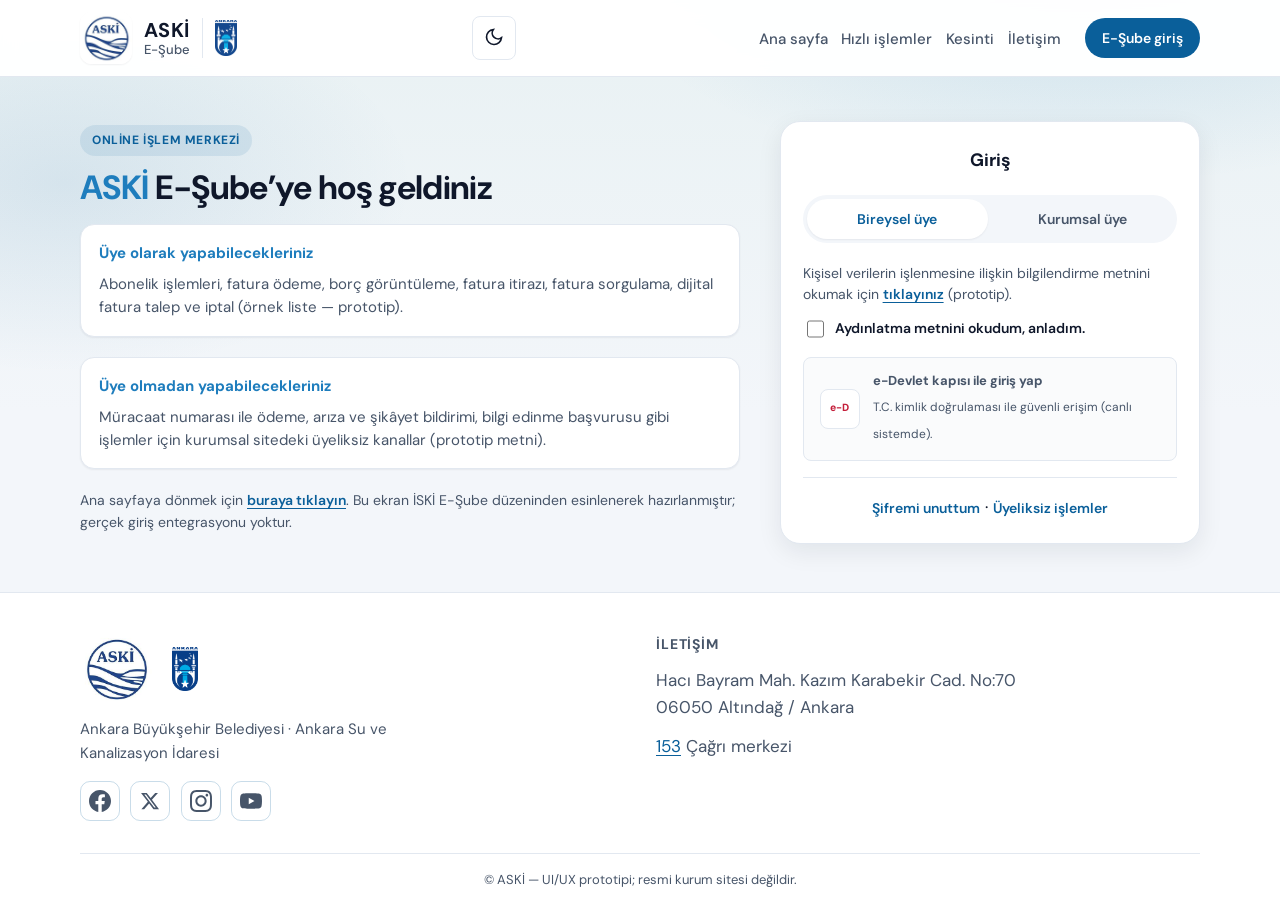
==== commit 4b3501b4: "Site içi aramayı kaldır; hızlı işlemlere şikâyet ve takip kartları Made-with: Cursor" ====
--- a/esube.html
+++ b/esube.html
@@ -50,21 +50,6 @@
         </div>
 
         <div class="header__tools">
-          <div class="site-search" data-site-search>
-            <label class="visually-hidden" for="site-search-input-esube">Site içi ara</label>
-            <input
-              type="search"
-              id="site-search-input-esube"
-              class="site-search__input"
-              placeholder="Site içi ara…"
-              autocomplete="off"
-              maxlength="80"
-              aria-autocomplete="list"
-              aria-controls="site-search-results-esube"
-              aria-expanded="false"
-            />
-            <div class="site-search__dropdown" id="site-search-results-esube" role="listbox" aria-label="Arama sonuçları" hidden></div>
-          </div>
           <button type="button" class="theme-toggle" data-theme-toggle aria-label="Karanlık temayı aç" title="Görünüm">
             <span class="theme-toggle__icon theme-toggle__icon--moon" aria-hidden="true">
               <svg width="20" height="20" viewBox="0 0 24 24" fill="none" stroke="currentColor" stroke-width="2"><path d="M21 12.79A9 9 0 1 1 11.21 3 7 7 0 0 0 21 12.79z"/></svg>
--- a/styles.css
+++ b/styles.css
@@ -153,7 +153,7 @@
   min-width: 0;
 }
 
-@media (min-width: 881px) {
+@media (min-width: 1200px) {
   .header__inner {
     flex-wrap: nowrap;
   }
@@ -166,15 +166,53 @@
 .header__tools {
   display: flex;
   align-items: center;
+  justify-content: flex-end;
   gap: 0.5rem;
-  flex: 1 1 200px;
-  max-width: 340px;
-  min-width: 0;
+  flex-shrink: 0;
 }
 
 @media (min-width: 881px) {
   .header__tools {
+    margin-left: auto;
     margin-right: 0.5rem;
+  }
+}
+
+/* 881–1199px: logo + tema üst satırda; menü tam genişlikte alt satır */
+@media (min-width: 881px) and (max-width: 1199px) {
+  .header__inner {
+    flex-wrap: wrap;
+    row-gap: 0.5rem;
+  }
+
+  .header__tools {
+    flex: 0 0 auto;
+    margin-left: auto;
+  }
+
+  .site-nav {
+    flex-basis: 100%;
+    width: 100%;
+    margin-left: 0 !important;
+    padding-top: 0.65rem;
+    border-top: 1px solid var(--color-border);
+    gap: 0.75rem;
+  }
+
+  .site-nav__list {
+    flex: 1 1 auto;
+    min-width: 0;
+    overflow-x: auto;
+    overflow-y: hidden;
+    -webkit-overflow-scrolling: touch;
+    scrollbar-width: thin;
+    padding-bottom: 4px;
+    mask-image: linear-gradient(to right, #000 0%, #000 calc(100% - 28px), transparent 100%);
+    -webkit-mask-image: linear-gradient(to right, #000 0%, #000 calc(100% - 28px), transparent 100%);
+  }
+
+  .site-nav__list li {
+    flex-shrink: 0;
   }
 }
 
@@ -184,95 +222,6 @@
     order: 3;
     max-width: none;
   }
-}
-
-/* Site içi arama */
-
-.site-search {
-  position: relative;
-  flex: 1;
-  min-width: 0;
-}
-
-.site-search__input {
-  width: 100%;
-  padding: 0.5rem 0.75rem 0.5rem 2.25rem;
-  font: inherit;
-  font-size: 0.875rem;
-  border: 1px solid var(--color-border);
-  border-radius: 999px;
-  background: var(--color-surface);
-  color: var(--color-ink);
-}
-
-.site-search__input:focus {
-  outline: none;
-  border-color: var(--color-accent);
-  box-shadow: 0 0 0 3px var(--color-accent-soft);
-}
-
-.site-search::before {
-  content: "";
-  position: absolute;
-  left: 0.75rem;
-  top: 50%;
-  transform: translateY(-50%);
-  width: 16px;
-  height: 16px;
-  background: no-repeat center / contain;
-  background-image: url("data:image/svg+xml,%3Csvg xmlns='http://www.w3.org/2000/svg' fill='none' stroke='%23475569' stroke-width='2' viewBox='0 0 24 24'%3E%3Ccircle cx='11' cy='11' r='8'/%3E%3Cpath d='m21 21-4.35-4.35'/%3E%3C/svg%3E");
-  pointer-events: none;
-  opacity: 0.75;
-}
-
-.site-search__dropdown {
-  position: absolute;
-  z-index: 60;
-  left: 0;
-  right: 0;
-  top: calc(100% + 6px);
-  max-height: 280px;
-  overflow-y: auto;
-  padding: 0.35rem;
-  margin: 0;
-  list-style: none;
-  background: var(--color-surface);
-  border: 1px solid var(--color-border);
-  border-radius: var(--radius-md);
-  box-shadow: var(--shadow-md);
-}
-
-.site-search__item {
-  display: block;
-  padding: 0.6rem 0.75rem;
-  border-radius: var(--radius-sm);
-  text-decoration: none;
-  color: inherit;
-}
-
-.site-search__item:hover,
-.site-search__item:focus-visible {
-  background: var(--color-accent-soft);
-  outline: none;
-}
-
-.site-search__item-title {
-  display: block;
-  font-weight: 600;
-  font-size: 0.9rem;
-}
-
-.site-search__item-excerpt {
-  display: block;
-  font-size: 0.78rem;
-  color: var(--color-ink-muted);
-  margin-top: 0.15rem;
-}
-
-.site-search__empty {
-  padding: 0.75rem;
-  font-size: 0.875rem;
-  color: var(--color-ink-muted);
 }
 
 /* Karanlık mod düğmesi */
@@ -451,11 +400,30 @@
   padding: 0;
 }
 
+@media (min-width: 881px) {
+  .site-nav__list {
+    flex-wrap: nowrap;
+    gap: 0.35rem 0.85rem;
+  }
+
+  .site-nav__list a {
+    white-space: nowrap;
+    font-size: 0.875rem;
+    padding: 0.35rem 0.1rem;
+  }
+}
+
+@media (min-width: 1200px) {
+  .site-nav__list a {
+    font-size: 0.9375rem;
+    padding: 0.35rem 0;
+  }
+}
+
 .site-nav__list a {
   text-decoration: none;
   font-weight: 500;
   color: var(--color-ink-muted);
-  padding: 0.35rem 0;
 }
 
 .site-nav__list a:hover,
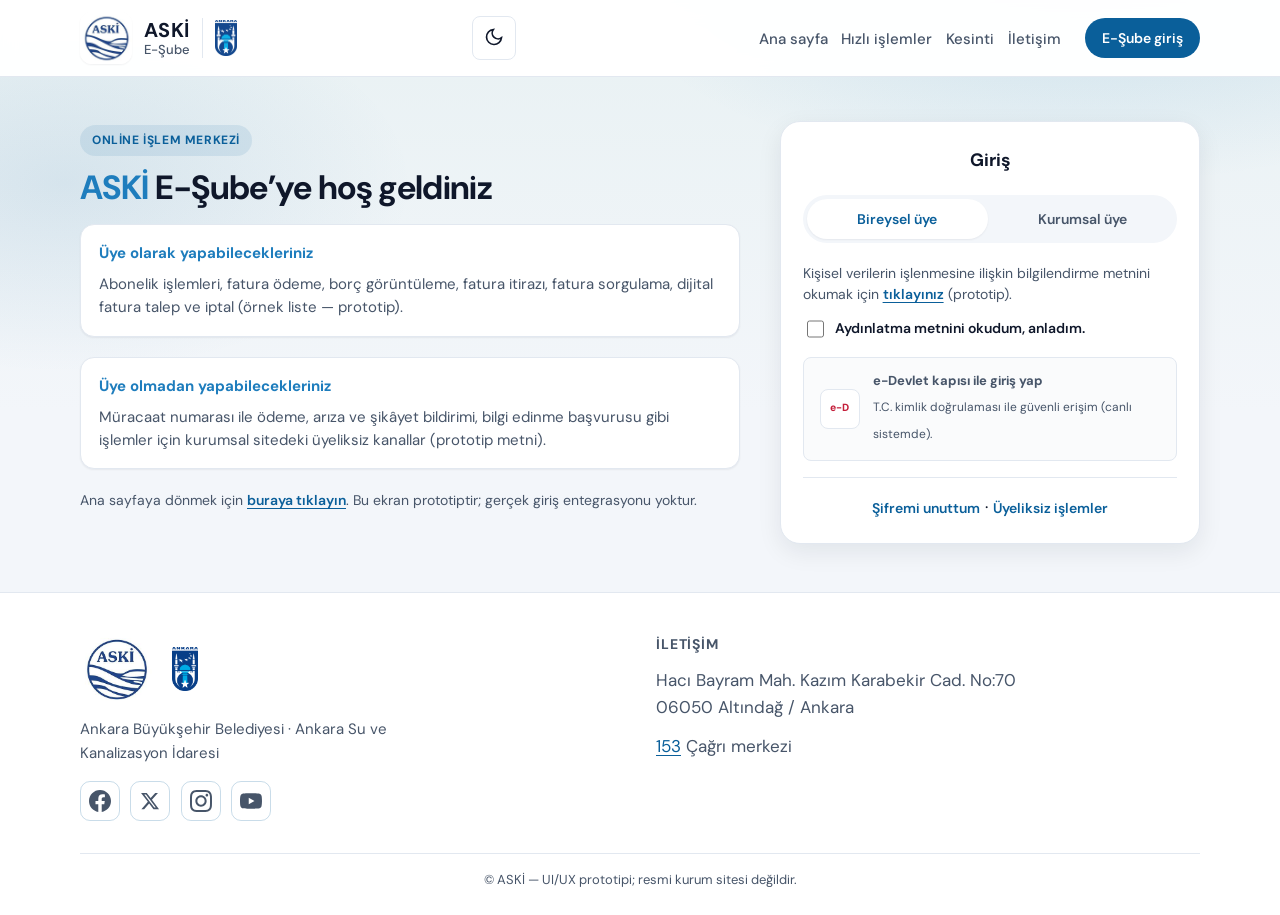
==== commit 989fc165: "İSKİ/e-şube esinlenme ifadelerini kaldır Made-with: Cursor" ====
--- a/esube.html
+++ b/esube.html
@@ -93,7 +93,7 @@
           </div>
 
           <p class="esube-intro__note">
-            Ana sayfaya dönmek için <a href="index.html">buraya tıklayın</a>. Bu ekran İSKİ E-Şube düzeninden esinlenerek hazırlanmıştır; gerçek giriş entegrasyonu yoktur.
+            Ana sayfaya dönmek için <a href="index.html">buraya tıklayın</a>. Bu ekran prototiptir; gerçek giriş entegrasyonu yoktur.
           </p>
         </div>
 
--- a/styles.css
+++ b/styles.css
@@ -1097,7 +1097,7 @@
   color: var(--color-ink-muted);
 }
 
-/* E-Şube giriş (İSKİ tarzı görev odaklı düzen) */
+/* E-Şube giriş */
 
 .page-esube {
   min-height: 100vh;
